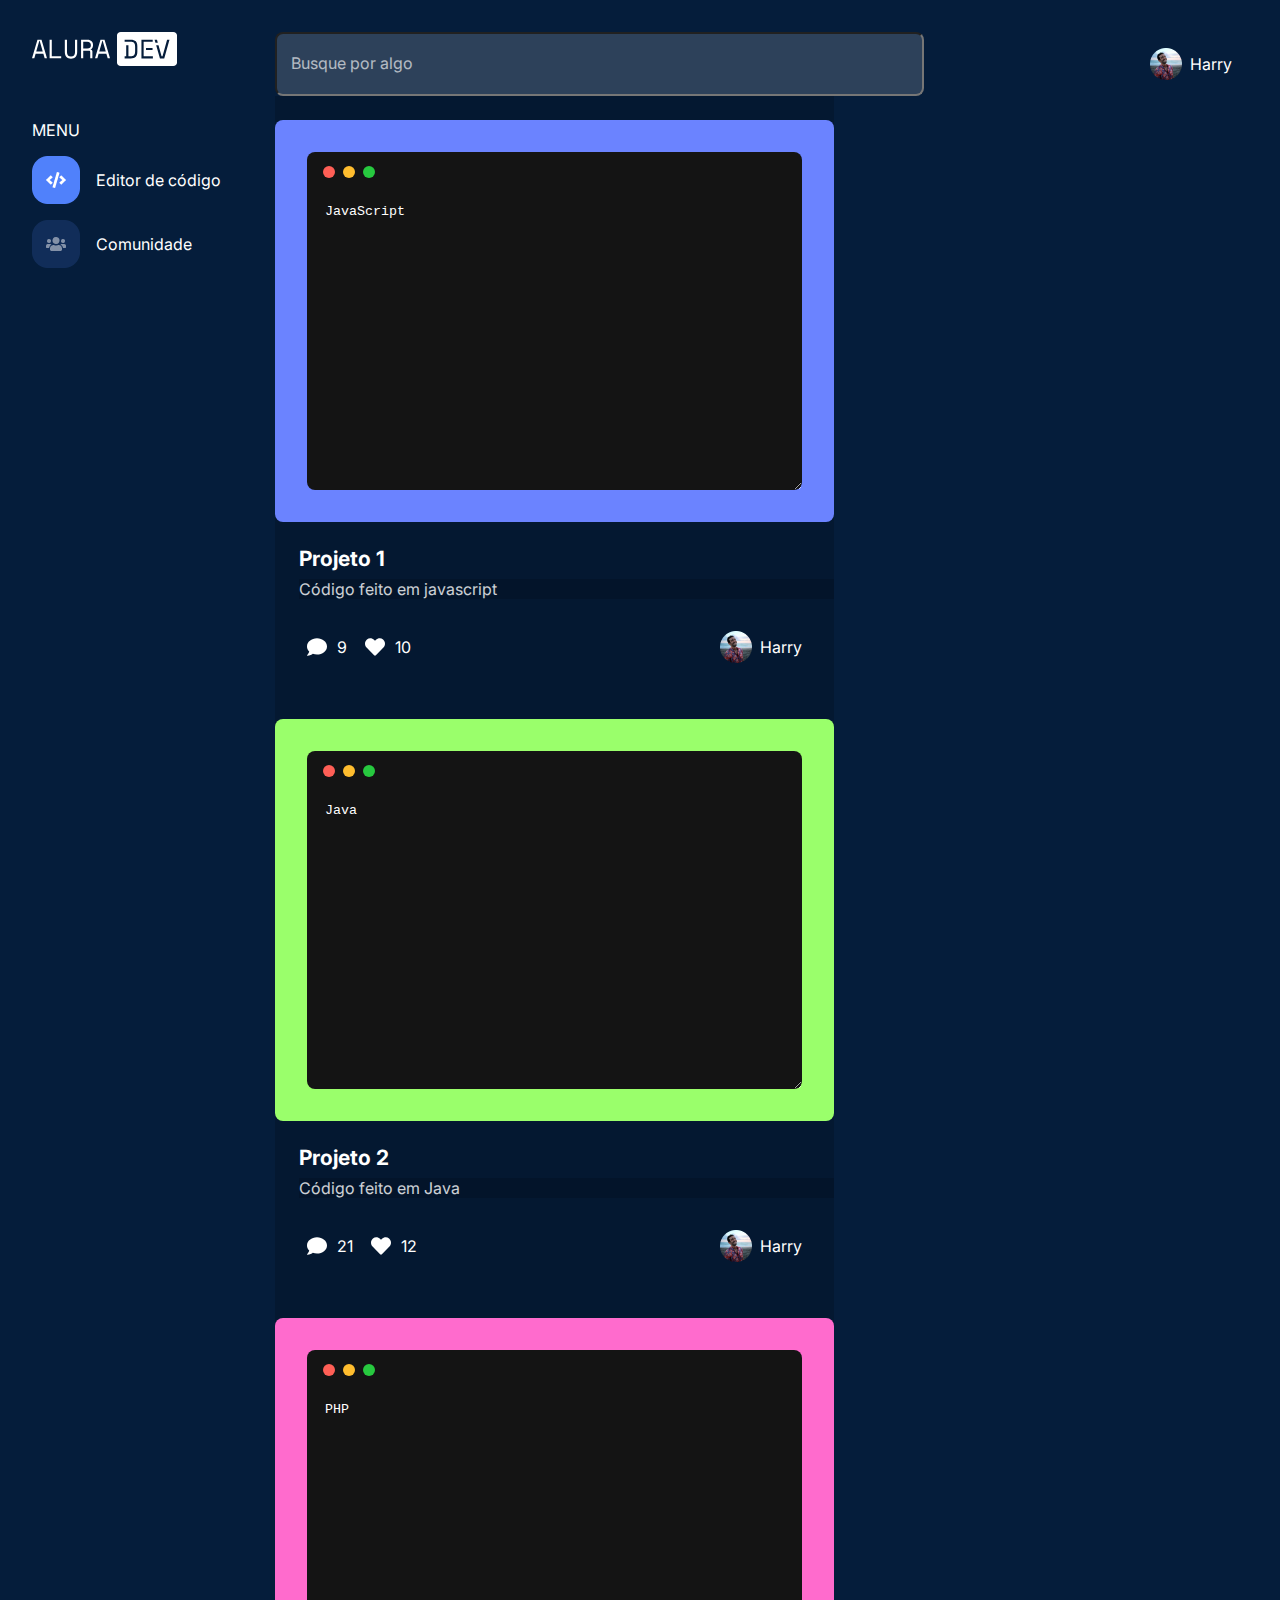
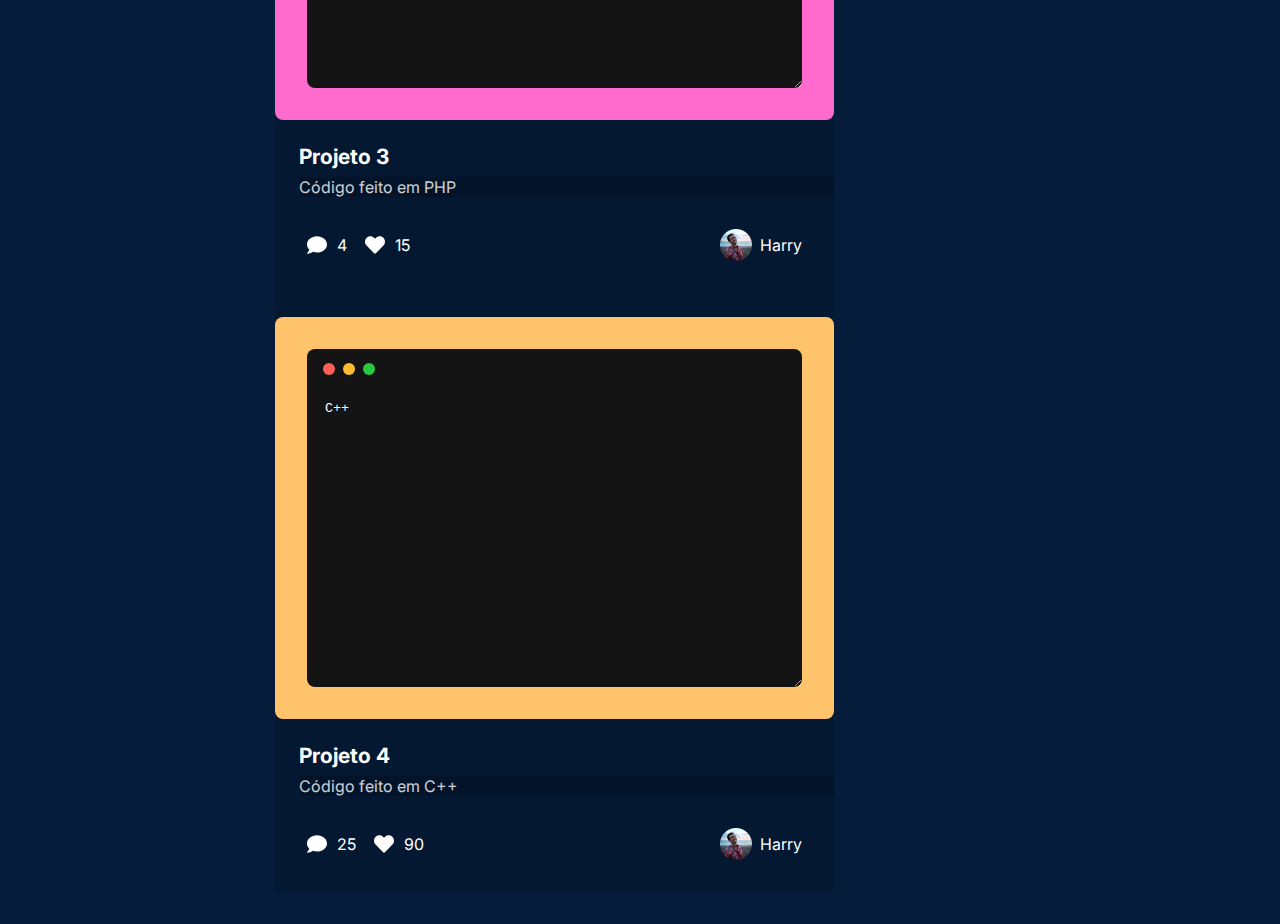
==== comunidade.html @ 39f054f1 "Montando a página da comunidade" ====
<!DOCTYPE html>
<html lang="pt-br">

<head>
    <meta charset="UTF-8">
    <meta http-equiv="X-UA-Compatible" content="IE=edge">
    <meta name="viewport" content="width=device-width, initial-scale=1.0">
    <title>Alura Dev</title>
    <link rel="preconnect" href="https://fonts.googleapis.com">
    <link rel="preconnect" href="https://fonts.gstatic.com" crossorigin>
    <link href="https://fonts.googleapis.com/css2?family=Inter&family=Roboto+Mono&display=swap" rel="stylesheet">
    <link rel="stylesheet" href="styles.css">
</head>

<body>
    <!-- Design Mobile e Tablet -->
    <div class="mobile-tablet">
        <header class="header__container">
            <img src="img/Logo.svg" alt="Logo Alura Dev" class="header__logo">
            <input type="text" placeholder="Busque por algo" class="header__busca">
            <div class="header__mobile">
                <img src="img/busca.svg" alt="Campo de busca" class="header__busca-icone">
                <input type="checkbox" id="menu" class="container__botao">
                <label for="menu" class="container__rotulo"> <!-- o for associa o label com o id menu-->
                    <span class="cabecalho__menu-hamburguer container__imagem"></span>
                </label>
                <ul class="lista-menu">
                    <li class="lista-menu__item">
                        <a href="./index.html" class="lista-menu__link">
                            <div class="container__imagem">
                                <img src="img/editor.png" alt="Editor de código" class="container__imagem-menu">
                                <p>Editor de código</p>
                            </div>
                        </a>
                    </li>
                    <li class="lista-menu__item">
                        <a href="./comunidade.html" class="lista-menu__link">                
                            <div class="container__comunidade">
                                <img src="img/comunidade.png" alt="Comunidade" class="container__imagem-menu">
                                <p>Comunidade</p>
                            </div>
                        </a>
                    </li>
                    <p class="border"></p>
                    <div class="header__container-direita">
                        <img src="img/Photo.png" alt="Foto do perfil" class="header__foto">
                        <p>Harry</p>
                    </div>
                </ul>
            </div>
        </header>
        <section class="main">
            <div class="main__meio">
                <!-- Projeto 1 -->
                <div class="codigo-padrao codigo-azul-escuro">
                    <img src="img/mac_buttons.svg" alt="área de código" class="codigo__simbolo">
                    <textarea cols="30" rows="15" class="codigo__campo"> JavaScript</textarea>
                </div>
                <h2 class="projeto">Projeto 1</h2>
                <p class="projeto__comunidade">Código feito em javascript</p>
                <div class="container__projeto">
                    <div class="projeto__likes">
                        <div class="container-interacoes">
                            <img src="img/comentario.svg" alt="comentarios">
                            <p class="contagem">9</p>
                        </div>
                        <div class="container-interacoes">
                            <img src="img/like.svg" alt="curtidas">
                            <p class="contagem">10</p>
                        </div>
                    </div>
                    <div class="container__perfil-comunidade">
                        <img src="img/Photo.png" alt="Foto do perfil" class="header__foto"> 
                        <p class="perfil">Harry</p>
                    </div>
                </div>
                <!-- Projeto 2 -->
                <div class="codigo-padrao codigo-rosa">
                    <img src="img/mac_buttons.svg" alt="área de código" class="codigo__simbolo">
                    <textarea cols="30" rows="15" class="codigo__campo"> C++</textarea>
                </div>
                <h2 class="projeto">Projeto 2</h2>
                <p class="projeto__comunidade">Código feito em C++</p>
                <div class="container__projeto">
                    <div class="projeto__likes">
                        <div class="container-interacoes">
                            <img src="img/comentario.svg" alt="comentarios">
                            <p class="contagem">9</p>
                        </div>
                        <div class="container-interacoes">
                            <img src="img/like.svg" alt="curtidas">
                            <p class="contagem">10</p>
                        </div>
                    </div>
                    <div class="container__perfil-comunidade">
                        <img src="img/Photo.png" alt="Foto do perfil" class="header__foto"> 
                        <p class="perfil">Harry</p>
                    </div>
                </div>
                <!-- Projeto 3 -->
                <div class="codigo-padrao codigo-verde">
                    <img src="img/mac_buttons.svg" alt="área de código" class="codigo__simbolo">
                    <textarea cols="30" rows="15" class="codigo__campo"> PHP</textarea>
                </div>
                <h2 class="projeto">Projeto 3</h2>
                <p class="projeto__comunidade">Código feito em PHP</p>
                <div class="container__projeto">
                    <div class="projeto__likes">
                        <div class="container-interacoes">
                            <img src="img/comentario.svg" alt="comentarios">
                            <p class="contagem">9</p>
                        </div>
                        <div class="container-interacoes">
                            <img src="img/like.svg" alt="curtidas">
                            <p class="contagem">10</p>
                        </div>
                    </div>
                    <div class="container__perfil-comunidade">
                        <img src="img/Photo.png" alt="Foto do perfil" class="header__foto"> 
                        <p class="perfil">Harry</p>
                    </div>
                </div>
                <!-- Projeto 4 -->
                <div class="codigo-padrao codigo-laranja">
                    <img src="img/mac_buttons.svg" alt="área de código" class="codigo__simbolo">
                    <textarea cols="30" rows="15" class="codigo__campo"> Java</textarea>
                </div>
                <h2 class="projeto">Projeto 4</h2>
                <p class="projeto__comunidade">Código feito em Java</p>
                <div class="container__projeto">
                    <div class="projeto__likes">
                        <div class="container-interacoes">
                            <img src="img/comentario.svg" alt="comentarios">
                            <p class="contagem">9</p>
                        </div>
                        <div class="container-interacoes">
                            <img src="img/like.svg" alt="curtidas">
                            <p class="contagem">10</p>
                        </div>
                    </div>
                    <div class="container__perfil-comunidade">
                        <img src="img/Photo.png" alt="Foto do perfil" class="header__foto"> 
                        <p class="perfil">Harry</p>
                    </div>
                </div>
            </div>
        </section>
    </div>
    <!-- Design exclusivo desktop -->
    <div class="desktop">
        <div class="container__esquerda">
            <img src="img/Logo.svg" alt="Logo Alura Dev" class="header__logo">
            <nav class="container__menu">
                MENU
                <a href="./index.html" class="lista-menu__link">
                    <div class="container__imagem">
                        <img src="img/editor.png" alt="Editor de código" class="container__imagem-menu">
                        Editor de código
                    </div>
                </a>
                <a href="./comunidade.html" class="lista-menu__link">
                    <div class="container__comunidade">
                        <img src="img/comunidade.png" alt="Comunidade" class="container__imagem-menu">
                        Comunidade
                    </div>
                </a>
            </nav>
        </div>
        <div class="container__centro container__centro-comunidade ">
            <div class="cabecalho-desktop">
                <input type="text" placeholder="Busque por algo" class="header__busca header__busca-comunidade">
                <div class="container__perfil">
                    <img src="img/Photo.png" alt="Foto do perfil" class="header__foto"> 
                    <p class="perfil">Harry</p>
                </div>
            </div>
            <div class="main__centro">
                <!-- Projeto 1 -->
                <div class="card-projeto">
                    <div class="codigo-padrao codigo-azul-escuro">
                        <img src="img/mac_buttons.svg" alt="área de código" class="codigo__simbolo">
                        <textarea cols="60" rows="10" class="codigo__campo-desktop"> JavaScript</textarea>
                    </div>
                    <h2 class="projeto">Projeto 1</h2>
                    <p class="projeto__comunidade">Código feito em javascript</p>
                    <div class="container__projeto">
                        <div class="projeto__likes">
                            <div class="container-interacoes">
                                <img src="img/comentario.svg" alt="comentarios">
                                <p class="contagem">9</p>
                            </div>
                            <div class="container-interacoes">
                                <img src="img/like.svg" alt="curtidas">
                                <p class="contagem">10</p>
                            </div>
                        </div>
                        <div class="container__perfil-comunidade">
                            <img src="img/Photo.png" alt="Foto do perfil" class="header__foto"> 
                            <p class="perfil">Harry</p>
                        </div>
                    </div>
                </div>
                 <!-- Projeto 2 -->
                <div class="card-projeto">
                    <div class="codigo-padrao codigo-verde">
                        <img src="img/mac_buttons.svg" alt="área de código" class="codigo__simbolo">
                        <textarea cols="60" rows="10" class="codigo__campo-desktop"> Java</textarea>
                    </div>
                    <h2 class="projeto">Projeto 2</h2>
                    <p class="projeto__comunidade">Código feito em Java</p>
                    <div class="container__projeto">
                        <div class="projeto__likes">
                            <div class="container-interacoes">
                                <img src="img/comentario.svg" alt="comentarios">
                                <p class="contagem">21</p>
                            </div>
                            <div class="container-interacoes">
                                <img src="img/like.svg" alt="curtidas">
                                <p class="contagem">12</p>
                            </div>
                        </div>
                        <div class="container__perfil-comunidade">
                            <img src="img/Photo.png" alt="Foto do perfil" class="header__foto"> 
                            <p class="perfil">Harry</p>
                        </div>
                    </div>
                </div>
                    <!-- Projeto 3 -->
                    <div class="card-projeto">
                        <div class="codigo-padrao codigo-rosa">
                            <img src="img/mac_buttons.svg" alt="área de código" class="codigo__simbolo">
                            <textarea cols="60" rows="10" class="codigo__campo-desktop"> PHP</textarea>
                        </div>
                        <h2 class="projeto">Projeto 3</h2>
                        <p class="projeto__comunidade">Código feito em PHP</p>
                        <div class="container__projeto">
                            <div class="projeto__likes">
                                <div class="container-interacoes">
                                    <img src="img/comentario.svg" alt="comentarios">
                                    <p class="contagem">4</p>
                                </div>
                                <div class="container-interacoes">
                                    <img src="img/like.svg" alt="curtidas">
                                    <p class="contagem">15</p>
                                </div>
                            </div>
                            <div class="container__perfil-comunidade">
                                <img src="img/Photo.png" alt="Foto do perfil" class="header__foto"> 
                                <p class="perfil">Harry</p>
                            </div>
                        </div>
                    </div>
                    <!-- Projeto 4 -->
                    <div class="card-projeto">
                        <div class="codigo-padrao codigo-laranja">
                            <img src="img/mac_buttons.svg" alt="área de código" class="codigo__simbolo">
                            <textarea cols="60" rows="10" class="codigo__campo-desktop"> C++</textarea>
                        </div>
                        <h2 class="projeto">Projeto 4</h2>
                        <p class="projeto__comunidade">Código feito em C++</p>
                        <div class="container__projeto">
                            <div class="projeto__likes">
                                <div class="container-interacoes">
                                    <img src="img/comentario.svg" alt="comentarios">
                                    <p class="contagem">25</p>
                                </div>
                                <div class="container-interacoes">
                                    <img src="img/like.svg" alt="curtidas">
                                    <p class="contagem">90</p>
                                </div>
                            </div>
                            <div class="container__perfil-comunidade">
                                <img src="img/Photo.png" alt="Foto do perfil" class="header__foto"> 
                                <p class="perfil">Harry</p>
                            </div>
                        </div>
                    </div>                    
            </div>
        </div>
    </div>
</body>

</html>
---- styles.css ----
@import url(styles/cabecalho.css);
@import url(styles/principal.css);
@import url(styles/comunidade.css);

:root {
    --azul-fundo: #051D3B;
    --fundo-formulario: rgba(255, 255, 255, 0.16);
    --fundo-menu: #2D415B;
    --azul-escuro: #3D3D3D;
    --azul1: #5081FB;
    --azul2: #7BA4FC;
    --azul-claro: #96B9FD;
    --branco: #FFFFFF;
    --fundo-editor: #141414;
    --azul-editor: #6BD1FF;
    --rosa-editor: #FF6BCD;
    --laranja-editor: #FFC46B;
    --verde-editor: #9AFF6B;
    --azul-escuro-editor: #6B83FF;
    --azul-botao: #5081FB14;
    --roboto-mono: 'Roboto Mono', monospace;
    --inter: 'Inter', sans-serif;
}

body {
    background-color: var(--azul-fundo);
    color: var(--branco);
    font-family: 'Inter', sans-serif;
    font-weight: 400;
    font-size: 16px;
    margin: 16px;
}
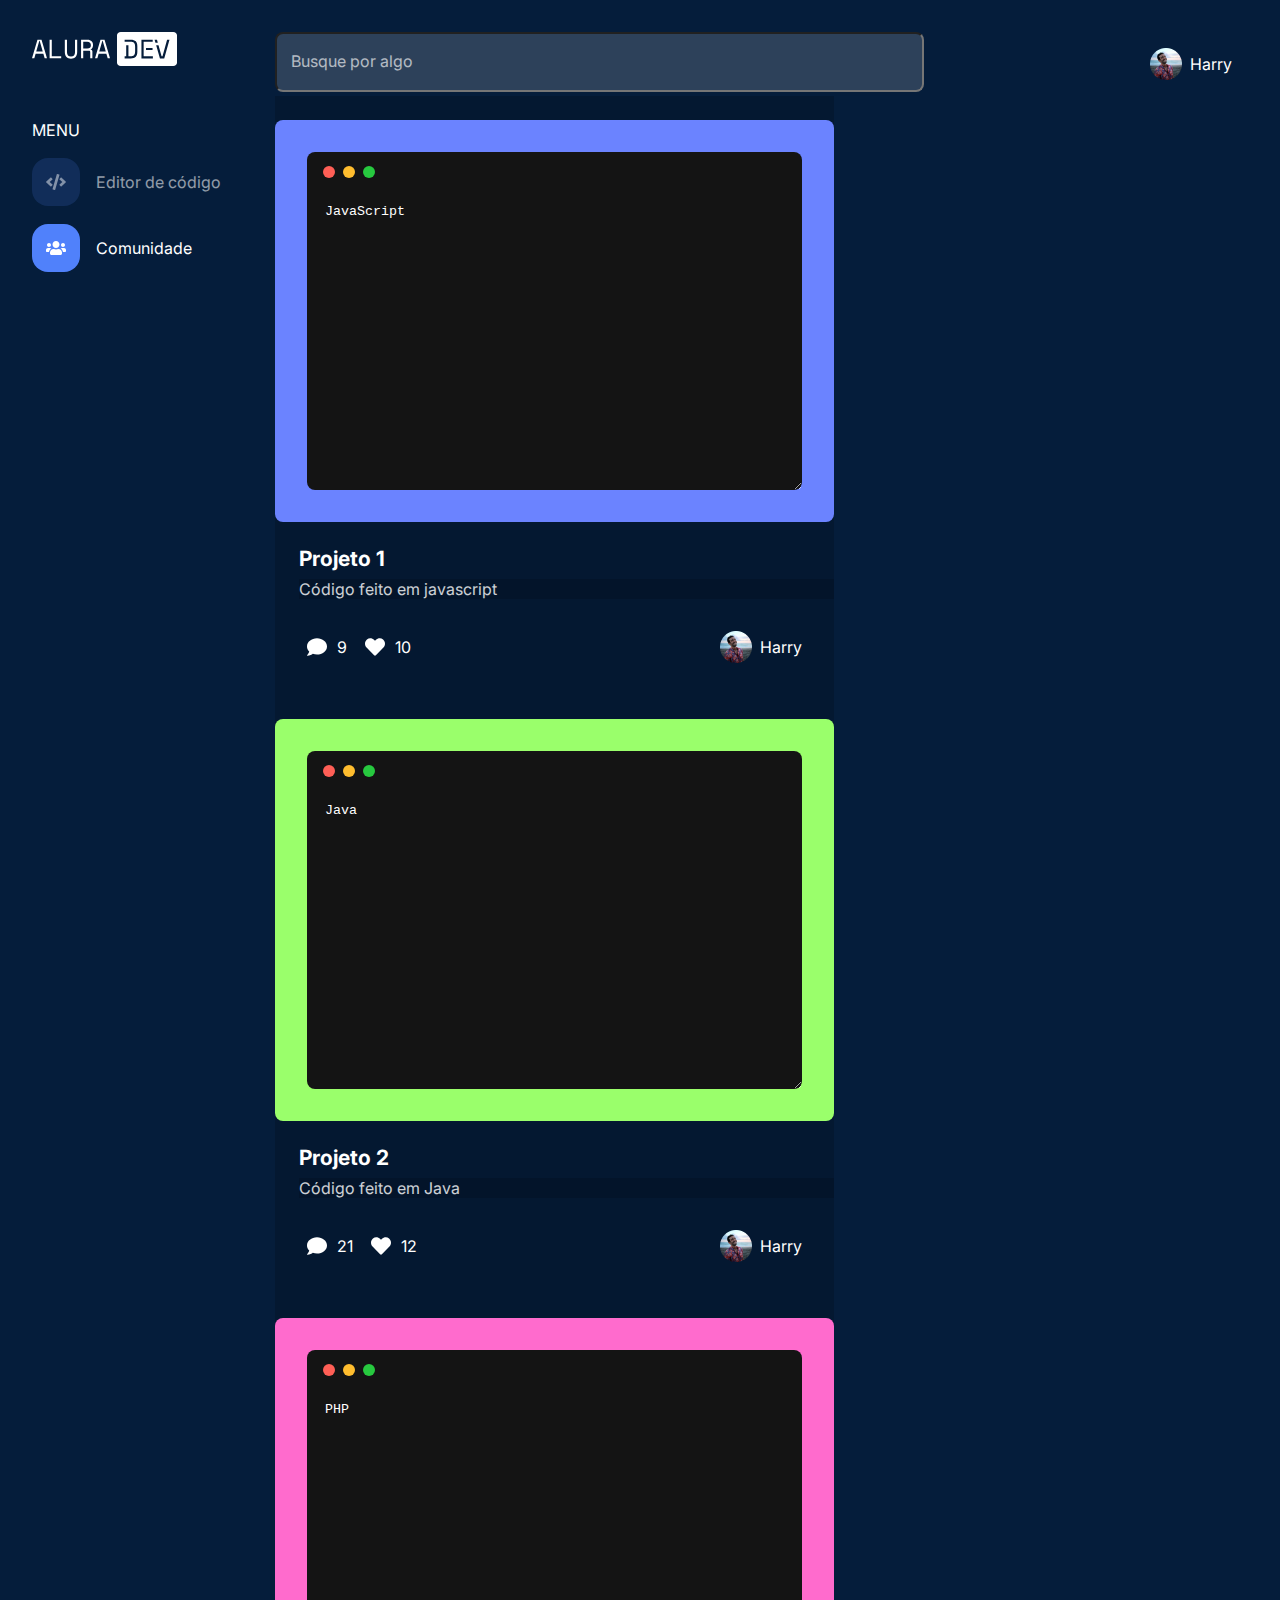
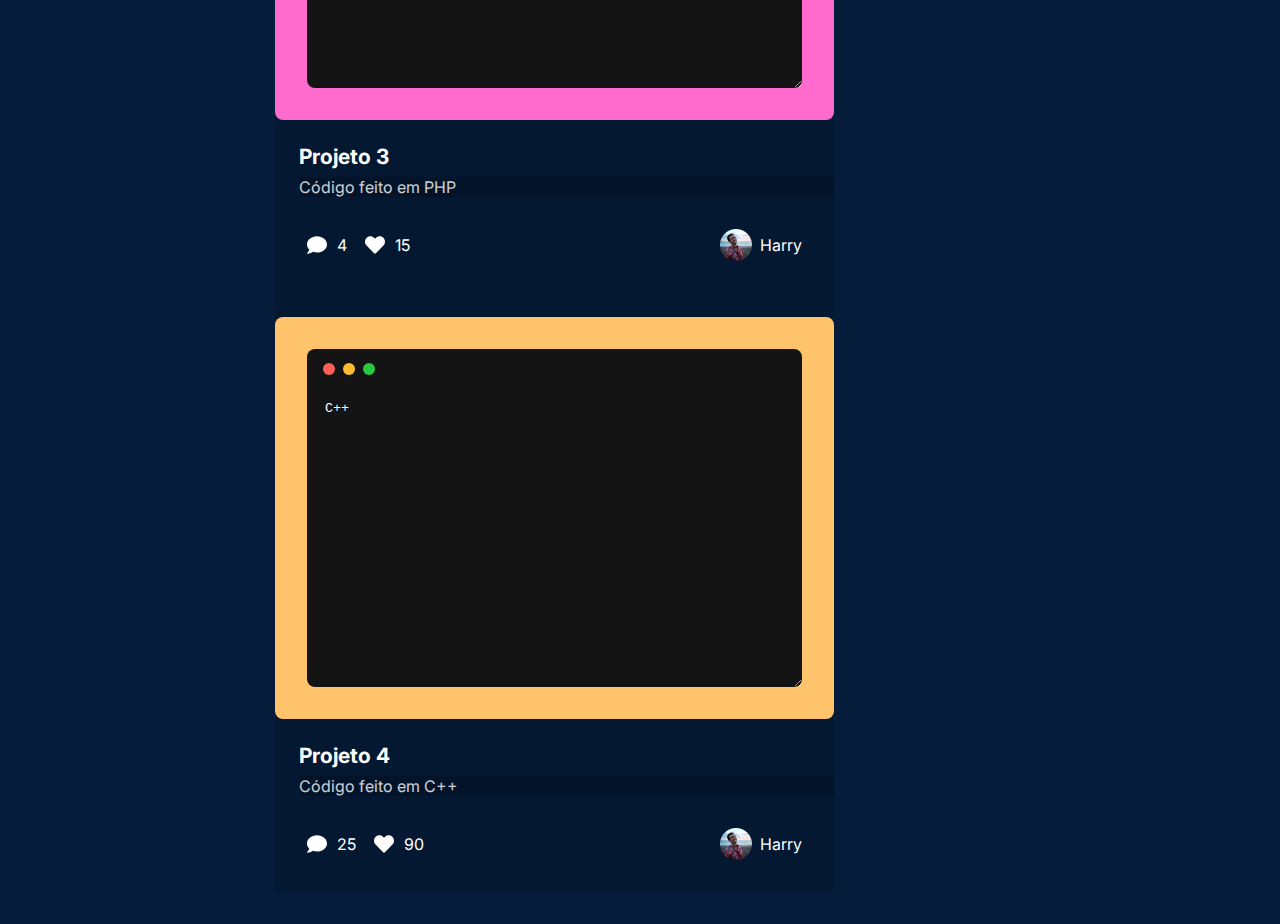
==== commit 01118912: "Adicionando algumas micro interações" ====
--- a/comunidade.html
+++ b/comunidade.html
@@ -28,15 +28,15 @@
                     <li class="lista-menu__item">
                         <a href="./index.html" class="lista-menu__link">
                             <div class="container__imagem">
-                                <img src="img/editor.png" alt="Editor de código" class="container__imagem-menu">
-                                <p>Editor de código</p>
+                                <img src="img/editor-com.svg" alt="Editor de código" class="container__imagem-menu">
+                                <p class="p-comunidade">Editor de código</p>
                             </div>
                         </a>
                     </li>
                     <li class="lista-menu__item">
                         <a href="./comunidade.html" class="lista-menu__link">                
                             <div class="container__comunidade">
-                                <img src="img/comunidade.png" alt="Comunidade" class="container__imagem-menu">
+                                <img src="img/comunidade-com.svg" alt="Comunidade" class="container__imagem-menu">
                                 <p>Comunidade</p>
                             </div>
                         </a>
@@ -154,13 +154,13 @@
                 MENU
                 <a href="./index.html" class="lista-menu__link">
                     <div class="container__imagem">
-                        <img src="img/editor.png" alt="Editor de código" class="container__imagem-menu">
-                        Editor de código
+                        <img src="img/editor-com.svg" alt="Editor de código" class="container__imagem-menu">
+                        <p class="p-comunidade"> Editor de código </p>
                     </div>
                 </a>
                 <a href="./comunidade.html" class="lista-menu__link">
                     <div class="container__comunidade">
-                        <img src="img/comunidade.png" alt="Comunidade" class="container__imagem-menu">
+                        <img src="img/comunidade-com.svg" alt="Comunidade" class="container__imagem-menu">
                         Comunidade
                     </div>
                 </a>
--- a/styles.css
+++ b/styles.css
@@ -18,6 +18,8 @@
     --verde-editor: #9AFF6B;
     --azul-escuro-editor: #6B83FF;
     --azul-botao: #5081FB14;
+    --azul-botao2: #5081FB29;
+    --azul-botao3: #5081FB3D;
     --roboto-mono: 'Roboto Mono', monospace;
     --inter: 'Inter', sans-serif;
 }
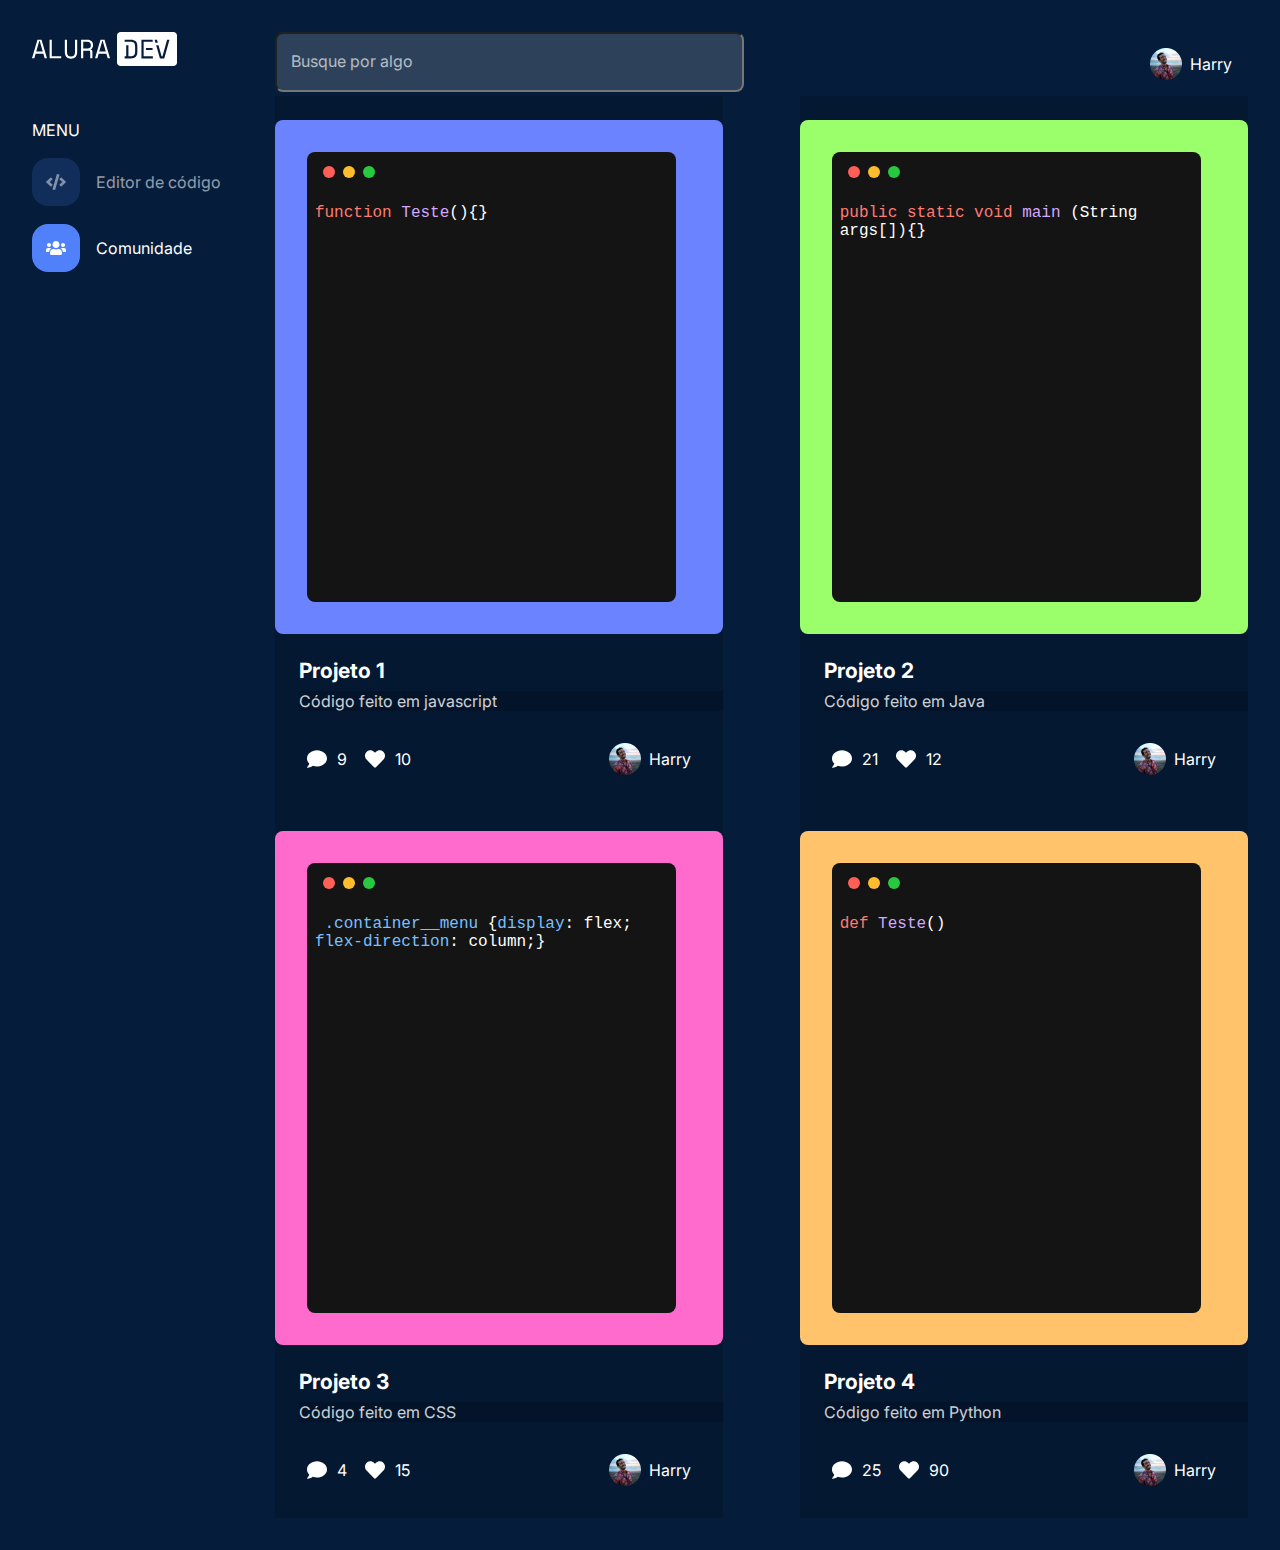
==== commit 22353ddc: "Alternando as cores" ====
--- a/comunidade.html
+++ b/comunidade.html
@@ -9,6 +9,7 @@
     <link rel="preconnect" href="https://fonts.googleapis.com">
     <link rel="preconnect" href="https://fonts.gstatic.com" crossorigin>
     <link href="https://fonts.googleapis.com/css2?family=Inter&family=Roboto+Mono&display=swap" rel="stylesheet">
+    <link rel="stylesheet" href="highlight/styles/github-dark.min.css">
     <link rel="stylesheet" href="styles.css">
 </head>
 
@@ -179,7 +180,11 @@
                 <div class="card-projeto">
                     <div class="codigo-padrao codigo-azul-escuro">
                         <img src="img/mac_buttons.svg" alt="área de código" class="codigo__simbolo">
-                        <textarea cols="60" rows="10" class="codigo__campo-desktop"> JavaScript</textarea>
+                        <!-- <textarea cols="60" rows="10" class="codigo__campo-desktop"> JavaScript</textarea> -->
+                        <div class="codigo-wrapper-d codigo-wrapper codigo-wrapper-d-comunidade">
+                            <pre><code class="preview hljs" id="codigo__campo-desktop">function Teste(){}
+                            </code></pre>
+                        </div>
                     </div>
                     <h2 class="projeto">Projeto 1</h2>
                     <p class="projeto__comunidade">Código feito em javascript</p>
@@ -204,7 +209,11 @@
                 <div class="card-projeto">
                     <div class="codigo-padrao codigo-verde">
                         <img src="img/mac_buttons.svg" alt="área de código" class="codigo__simbolo">
-                        <textarea cols="60" rows="10" class="codigo__campo-desktop"> Java</textarea>
+                        <!-- <textarea cols="60" rows="10" class="codigo__campo-desktop"> Java</textarea> -->
+                        <div class="codigo-wrapper-d codigo-wrapper codigo-wrapper-d-comunidade">
+                            <pre><code class="preview hljs" id="codigo__campo-desktop">public static void main (String args[]){}
+                            </code></pre>
+                        </div>
                     </div>
                     <h2 class="projeto">Projeto 2</h2>
                     <p class="projeto__comunidade">Código feito em Java</p>
@@ -229,10 +238,14 @@
                     <div class="card-projeto">
                         <div class="codigo-padrao codigo-rosa">
                             <img src="img/mac_buttons.svg" alt="área de código" class="codigo__simbolo">
-                            <textarea cols="60" rows="10" class="codigo__campo-desktop"> PHP</textarea>
+                            <!-- <textarea cols="60" rows="10" class="codigo__campo-desktop"> PHP</textarea> -->
+                            <div class="codigo-wrapper-d codigo-wrapper codigo-wrapper-d-comunidade">
+                                <pre><code class="preview hljs" id="codigo__campo-desktop"> .container__menu {display: flex; flex-direction: column;}
+                                </code></pre>
+                            </div>
                         </div>
                         <h2 class="projeto">Projeto 3</h2>
-                        <p class="projeto__comunidade">Código feito em PHP</p>
+                        <p class="projeto__comunidade">Código feito em CSS</p>
                         <div class="container__projeto">
                             <div class="projeto__likes">
                                 <div class="container-interacoes">
@@ -254,10 +267,14 @@
                     <div class="card-projeto">
                         <div class="codigo-padrao codigo-laranja">
                             <img src="img/mac_buttons.svg" alt="área de código" class="codigo__simbolo">
-                            <textarea cols="60" rows="10" class="codigo__campo-desktop"> C++</textarea>
+                            <!-- <textarea cols="60" rows="10" class="codigo__campo-desktop"> C++</textarea> -->
+                            <div class="codigo-wrapper-d codigo-wrapper-d-comunidade codigo-wrapper">
+                                <pre><code class="preview hljs" id="codigo__campo-desktop">def Teste()
+                                </code></pre>
+                            </div>
                         </div>
                         <h2 class="projeto">Projeto 4</h2>
-                        <p class="projeto__comunidade">Código feito em C++</p>
+                        <p class="projeto__comunidade">Código feito em Python</p>
                         <div class="container__projeto">
                             <div class="projeto__likes">
                                 <div class="container-interacoes">
@@ -278,6 +295,8 @@
             </div>
         </div>
     </div>
+    <script src="/highlight/highlight.min.js"></script>
+    <script>hljs.highlightAll();</script>
 </body>
 
 </html>--- a/highlight/styles/github-dark.min.css
+++ b/highlight/styles/github-dark.min.css
@@ -0,0 +1,10 @@
+pre code.hljs{display:block;overflow-x:auto;padding:1em}code.hljs{padding:3px 5px}/*!
+  Theme: GitHub Dark
+  Description: Dark theme as seen on github.com
+  Author: github.com
+  Maintainer: @Hirse
+  Updated: 2021-05-15
+
+  Outdated base version: https://github.com/primer/github-syntax-dark
+  Current colors taken from GitHub's CSS
+*/.hljs{color:#c9d1d9;background:#0d1117}.hljs-doctag,.hljs-keyword,.hljs-meta .hljs-keyword,.hljs-template-tag,.hljs-template-variable,.hljs-type,.hljs-variable.language_{color:#ff7b72}.hljs-title,.hljs-title.class_,.hljs-title.class_.inherited__,.hljs-title.function_{color:#d2a8ff}.hljs-attr,.hljs-attribute,.hljs-literal,.hljs-meta,.hljs-number,.hljs-operator,.hljs-selector-attr,.hljs-selector-class,.hljs-selector-id,.hljs-variable{color:#79c0ff}.hljs-meta .hljs-string,.hljs-regexp,.hljs-string{color:#a5d6ff}.hljs-built_in,.hljs-symbol{color:#ffa657}.hljs-code,.hljs-comment,.hljs-formula{color:#8b949e}.hljs-name,.hljs-quote,.hljs-selector-pseudo,.hljs-selector-tag{color:#7ee787}.hljs-subst{color:#c9d1d9}.hljs-section{color:#1f6feb;font-weight:700}.hljs-bullet{color:#f2cc60}.hljs-emphasis{color:#c9d1d9;font-style:italic}.hljs-strong{color:#c9d1d9;font-weight:700}.hljs-addition{color:#aff5b4;background-color:#033a16}.hljs-deletion{color:#ffdcd7;background-color:#67060c}--- a/styles.css
+++ b/styles.css
@@ -11,6 +11,9 @@
     --azul2: #7BA4FC;
     --azul-claro: #96B9FD;
     --branco: #FFFFFF;
+    --branco-hover: #FFFFFF14; 
+    --branco-active: #FFFFFF29;
+    --branco-24: #FFFFFF3D;
     --fundo-editor: #141414;
     --azul-editor: #6BD1FF;
     --rosa-editor: #FF6BCD;
@@ -32,4 +35,14 @@
     font-size: 16px;
     margin: 16px;
 }
-
+.codigo-wrapper {
+    height: 100%;
+}
+.preview {
+    display: block;
+    padding: 10px;
+    box-sizing: border-box;
+    border-radius: 7px;
+    height: 60vh;
+    white-space: pre-wrap;
+}
